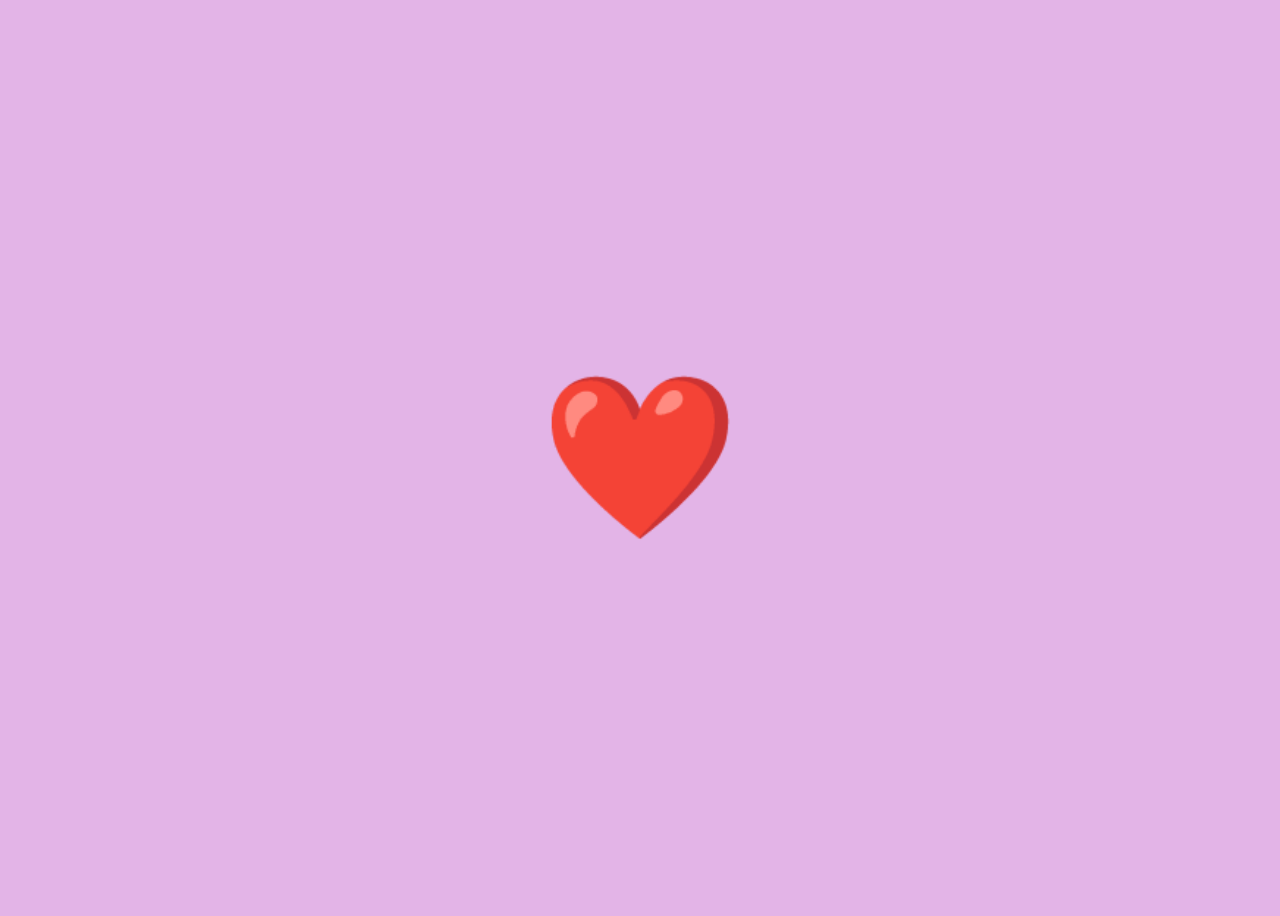
==== index.html @ a994d3e4 "Create index.html" ====
<!DOCTYPE html>
<html lang="en">
<head>
    <meta charset="UTF-8">
    <meta name="viewport" content="width=device-width, initial-scale=1.0">
    <title>Heart Animation</title>
    <style>
        body{
            background-color: rgb(227 180 231);
            display: flex;
            justify-content: center;
            align-items: center;
            height: 100vh;
        }
        .heart{
            font-size: 10rem;
            animation: heart .5s infinite alternate linear;
        }
        @keyframes heart{
            from{
                transform: scale(0.7);
            }
            to{
                transform: scale(1.5);
            }
        }
    </style>
</head>
<body>
    <div class="heart">❤️</div>
</body>
</html>
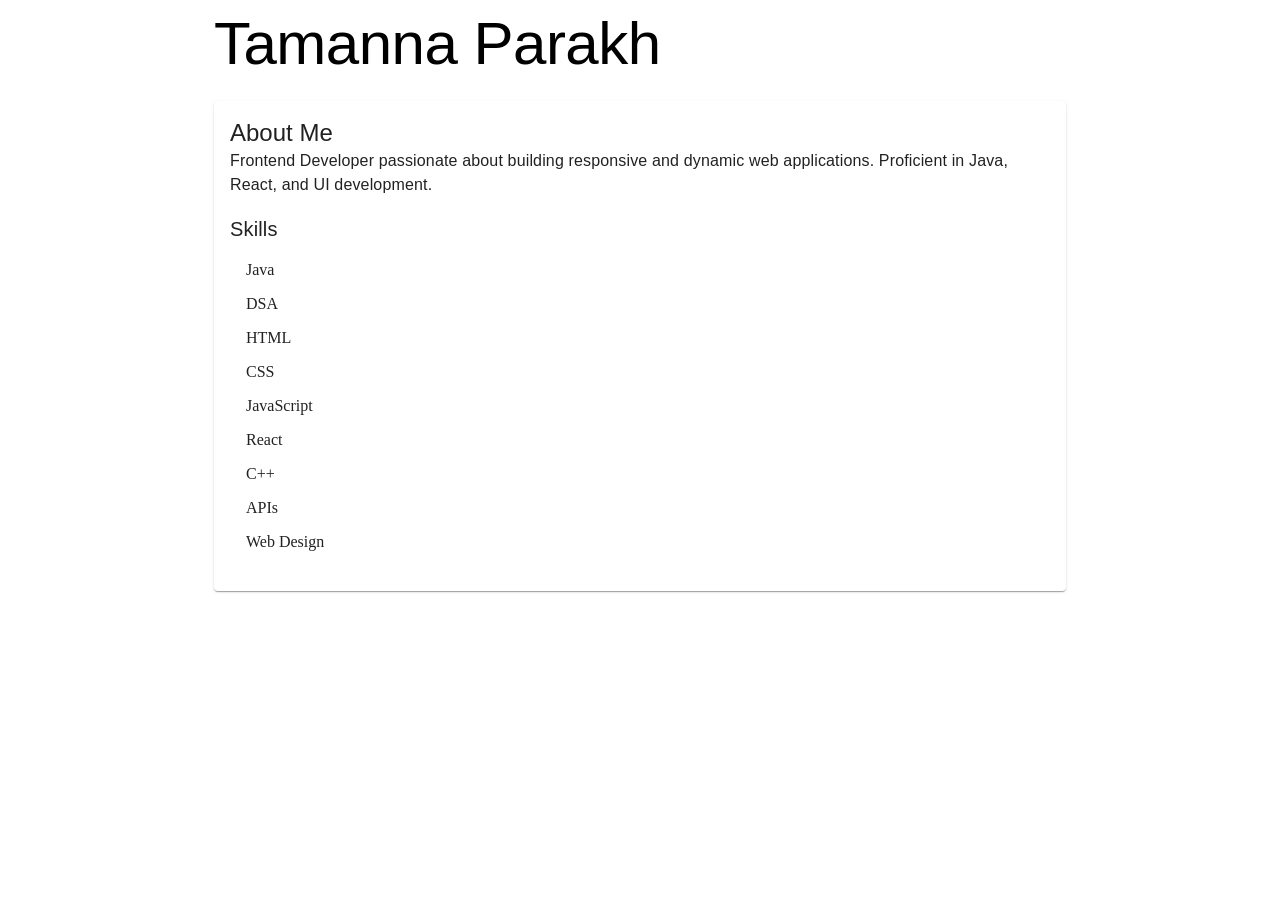
==== commit a36ba3cb: "portfolio v1" ====
--- a/index.html
+++ b/index.html
@@ -1,32 +1,13 @@
 <!DOCTYPE html>
 <html lang="en">
-<head>
-    <meta charset="UTF-8">
-    <meta name="viewport" content="width=device-width, initial-scale=1.0">
-    <title>Heart Animation</title>
-    <style>
-        body{
-            background-color: rgb(227 180 231);
-            display: flex;
-            justify-content: center;
-            align-items: center;
-            height: 100vh;
-        }
-        .heart{
-            font-size: 10rem;
-            animation: heart .5s infinite alternate linear;
-        }
-        @keyframes heart{
-            from{
-                transform: scale(0.7);
-            }
-            to{
-                transform: scale(1.5);
-            }
-        }
-    </style>
-</head>
-<body>
-    <div class="heart">❤️</div>
-</body>
-</html>+  <head>
+    <meta charset="UTF-8" />
+    <meta name="viewport" content="width=device-width, initial-scale=1.0" />
+    <title>Tamanna's Portfolio</title>
+    <script type="module" crossorigin src="/assets/index-66e60e64.js"></script>
+  </head>
+  <body>
+    <div id="root"></div>
+    
+  </body>
+</html>
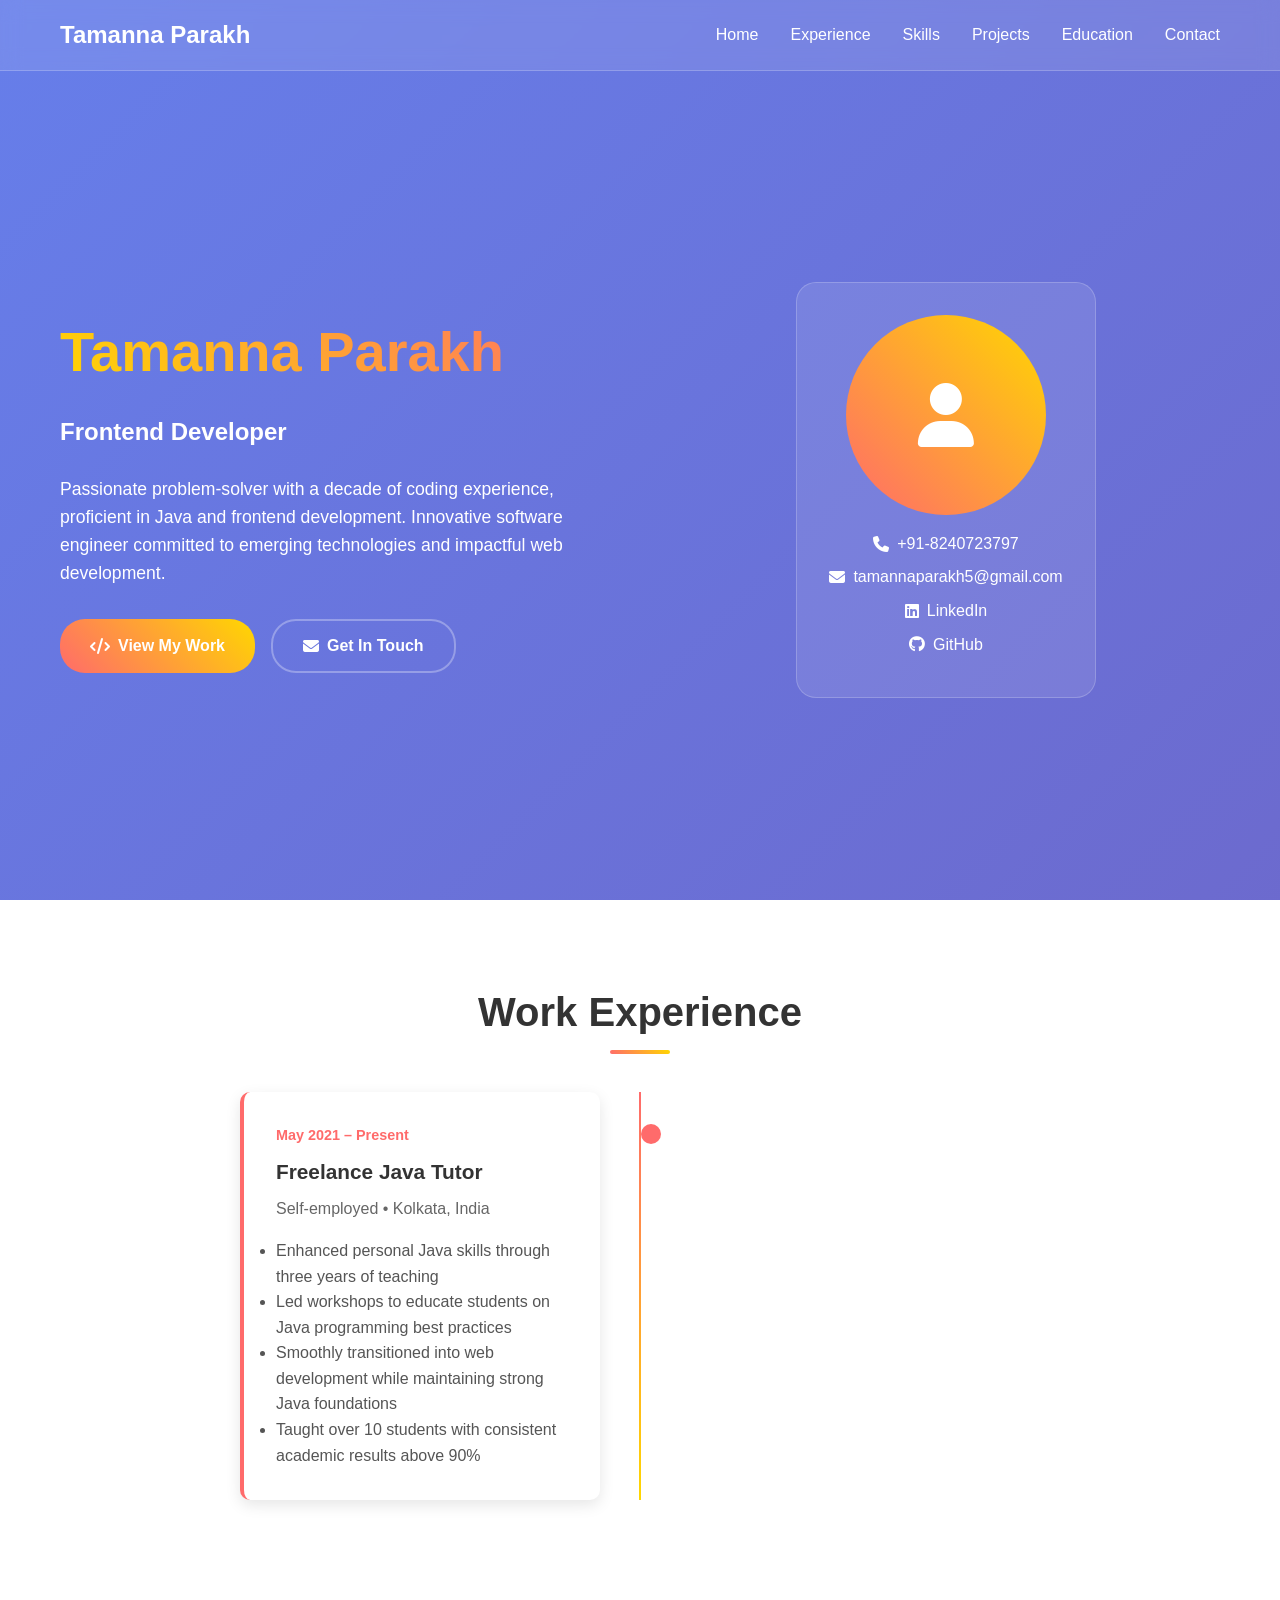
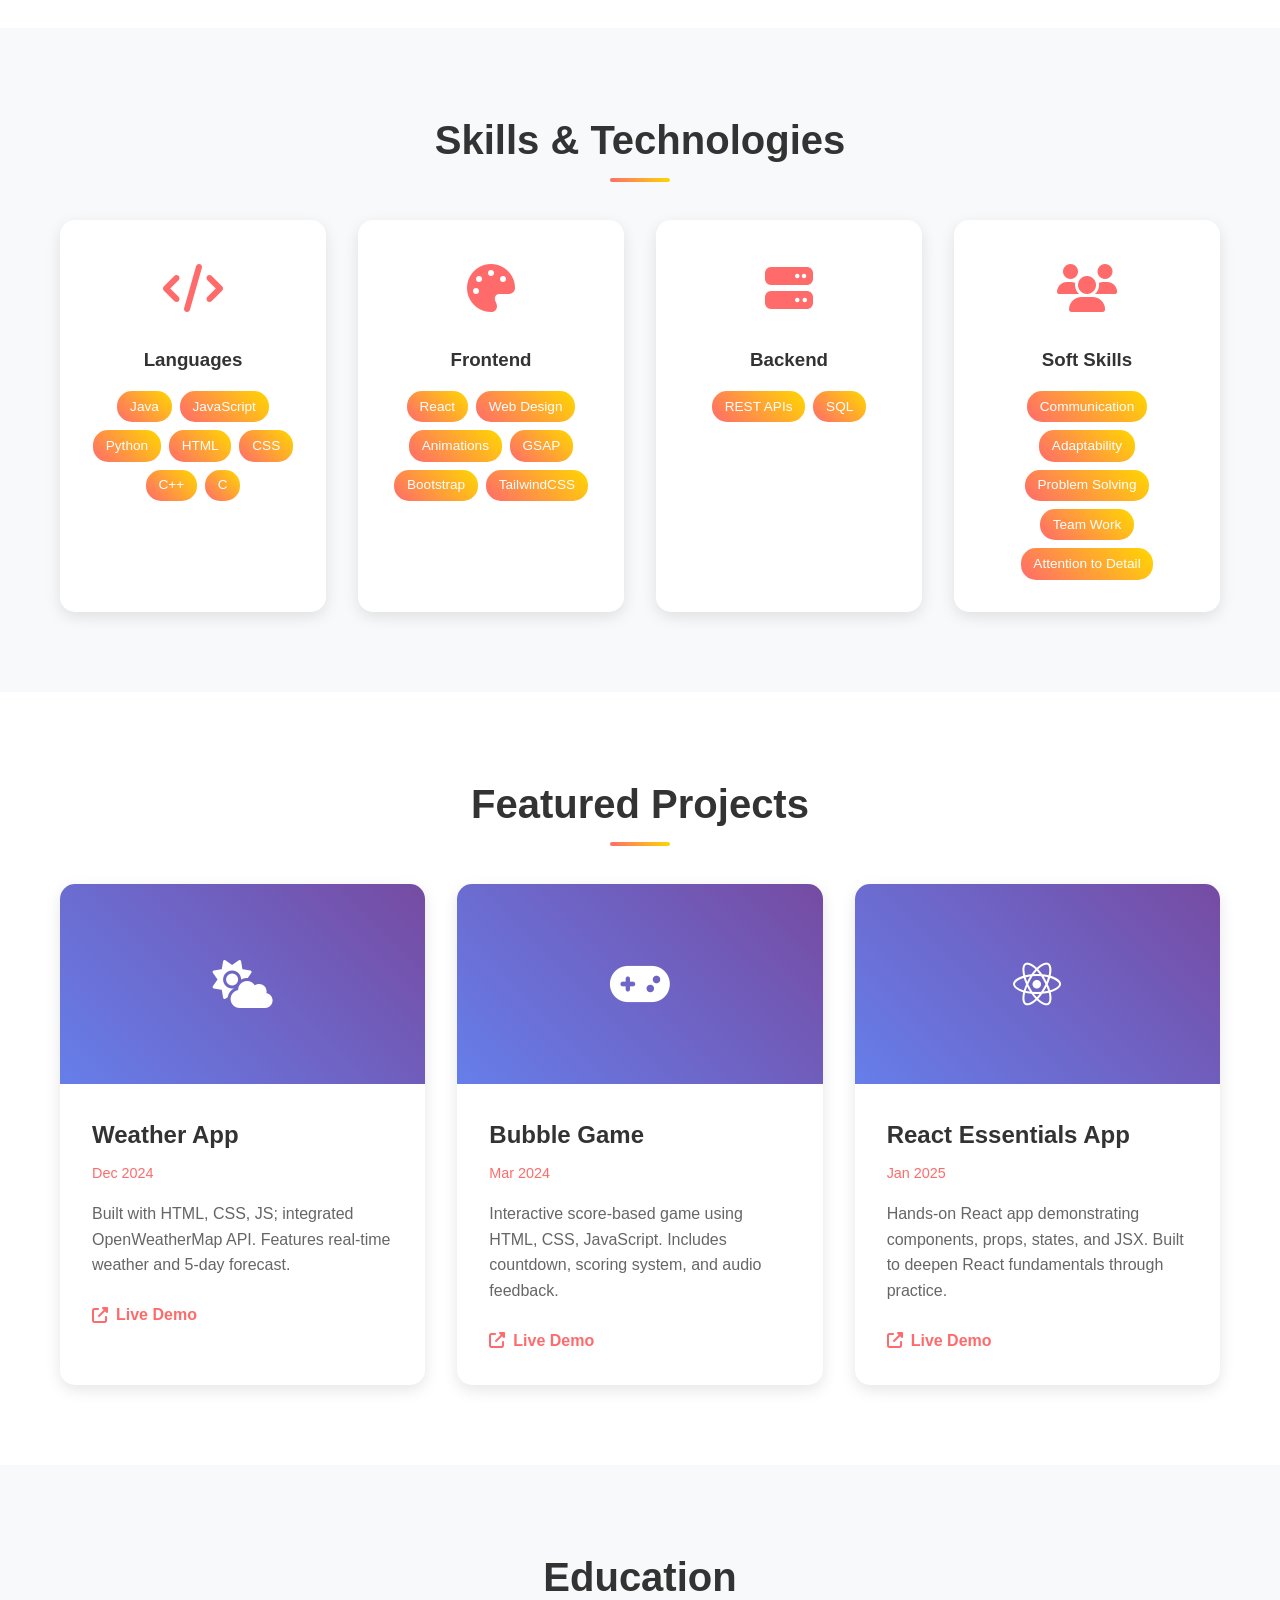
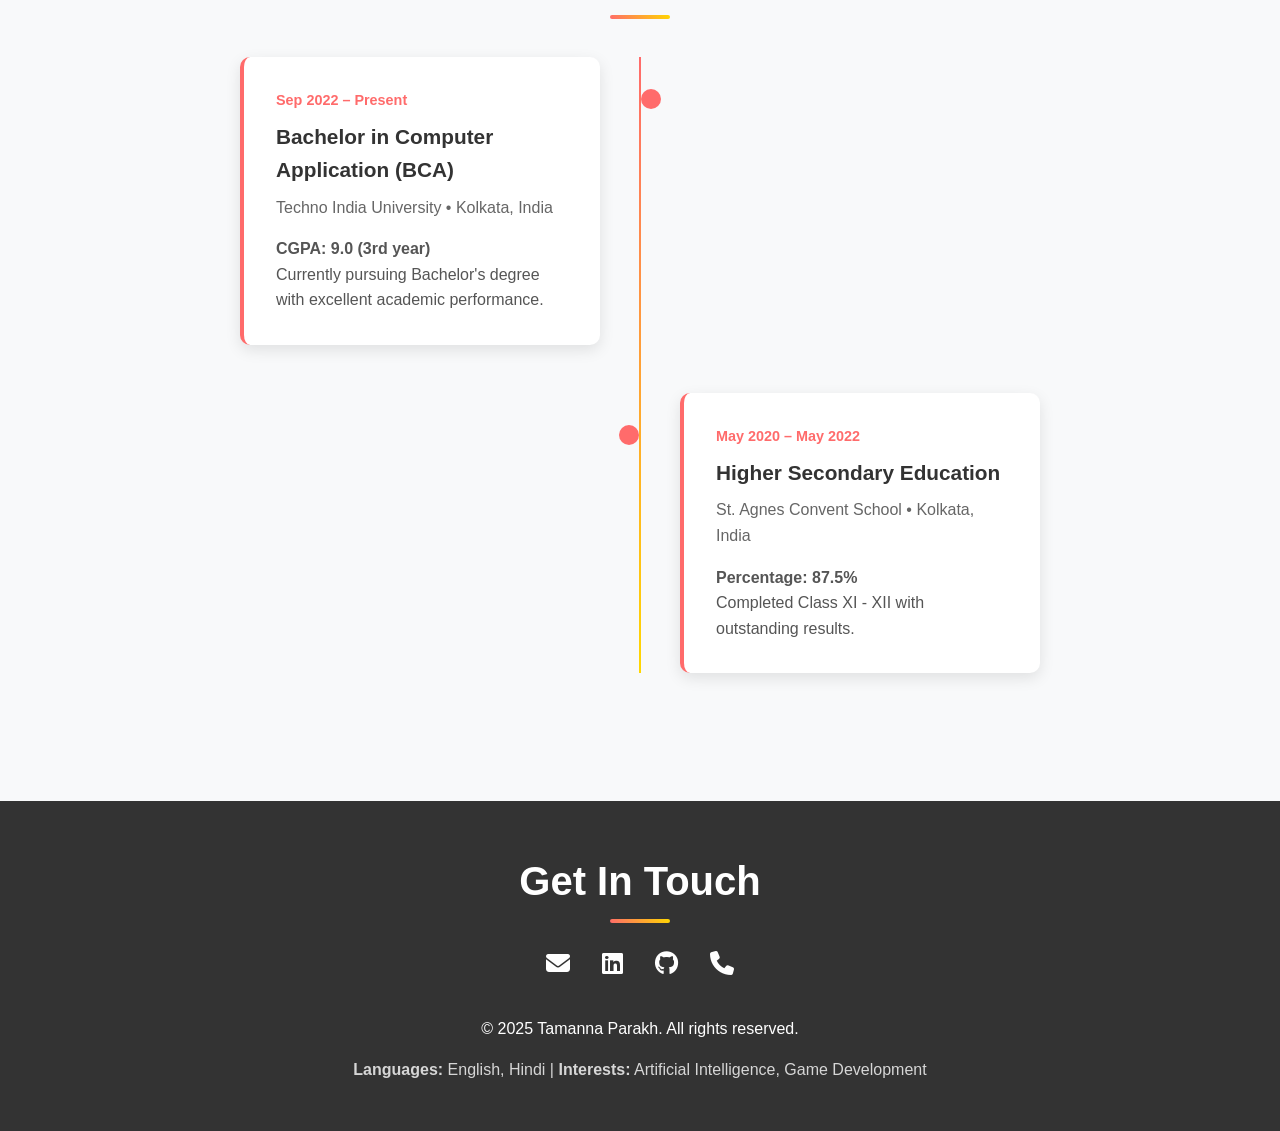
==== commit b24458c4: "updated portfolio , with my projects and more details from my resume" ====
--- a/index.html
+++ b/index.html
@@ -1,13 +1,277 @@
 <!DOCTYPE html>
 <html lang="en">
-  <head>
-    <meta charset="UTF-8" />
-    <meta name="viewport" content="width=device-width, initial-scale=1.0" />
-    <title>Tamanna's Portfolio</title>
-    <script type="module" crossorigin src="/assets/index-66e60e64.js"></script>
-  </head>
-  <body>
-    <div id="root"></div>
-    
-  </body>
-</html>
+<head>
+    <meta charset="UTF-8">
+    <meta name="viewport" content="width=device-width, initial-scale=1.0">
+    <title>Tamanna Parakh - Frontend Developer</title>
+    <link href="https://cdnjs.cloudflare.com/ajax/libs/font-awesome/6.4.0/css/all.min.css" rel="stylesheet">
+    <link rel="stylesheet" href="style.css">
+</head>
+<body>
+    <!-- Header -->
+    <header class="header">
+        <div class="container">
+            <nav class="nav">
+                <div class="logo">Tamanna Parakh</div>
+                <ul class="nav-links">
+                    <li><a href="#home">Home</a></li>
+                    <li><a href="#experience">Experience</a></li>
+                    <li><a href="#skills">Skills</a></li>
+                    <li><a href="#projects">Projects</a></li>
+                    <li><a href="#education">Education</a></li>
+                    <li><a href="#contact">Contact</a></li>
+                </ul>
+            </nav>
+        </div>
+    </header>
+
+    <!-- Hero Section -->
+    <section id="home" class="hero">
+        <div class="container">
+            <div class="hero-content">
+                <div class="hero-text">
+                    <h1>Tamanna Parakh</h1>
+                    <h2>Frontend Developer</h2>
+                    <p>Passionate problem-solver with a decade of coding experience, proficient in Java and frontend development. Innovative software engineer committed to emerging technologies and impactful web development.</p>
+                    <div class="hero-buttons">
+                        <a href="#projects" class="btn btn-primary">
+                            <i class="fas fa-code"></i>
+                            View My Work
+                        </a>
+                        <a href="#contact" class="btn btn-secondary">
+                            <i class="fas fa-envelope"></i>
+                            Get In Touch
+                        </a>
+                    </div>
+                </div>
+                <div class="hero-image">
+                    <div class="profile-card">
+                        <div class="profile-avatar">
+                            <i class="fas fa-user"></i>
+                        </div>
+                        <div class="contact-info">
+                            <div>
+                                <i class="fas fa-phone"></i>
+                                <span>+91-8240723797</span>
+                            </div>
+                            <div>
+                                <i class="fas fa-envelope"></i>
+                                <a href="mailto:tamannaparakh5@gmail.com">tamannaparakh5@gmail.com</a>
+                            </div>
+                            <div>
+                                <i class="fab fa-linkedin"></i>
+                                <a href="https://linkedin.com/in/tamanna-parakh" target="_blank">LinkedIn</a>
+                            </div>
+                            <div>
+                                <i class="fab fa-github"></i>
+                                <a href="https://github.com/tamannaz05" target="_blank">GitHub</a>
+                            </div>
+                        </div>
+                    </div>
+                </div>
+            </div>
+        </div>
+    </section>
+
+    <!-- Experience Section -->
+    <section id="experience" class="section">
+        <div class="container">
+            <h2 class="section-title">Work Experience</h2>
+            <div class="timeline">
+                <div class="timeline-item">
+                    <div class="timeline-content">
+                        <div class="timeline-date">May 2021 – Present</div>
+                        <h3 class="timeline-title">Freelance Java Tutor</h3>
+                        <div class="timeline-company">Self-employed • Kolkata, India</div>
+                        <div class="timeline-description">
+                            <ul>
+                                <li>Enhanced personal Java skills through three years of teaching</li>
+                                <li>Led workshops to educate students on Java programming best practices</li>
+                                <li>Smoothly transitioned into web development while maintaining strong Java foundations</li>
+                                <li>Taught over 10 students with consistent academic results above 90%</li>
+                            </ul>
+                        </div>
+                    </div>
+                </div>
+            </div>
+        </div>
+    </section>
+
+    <!-- Skills Section -->
+    <section id="skills" class="section">
+        <div class="container">
+            <h2 class="section-title">Skills & Technologies</h2>
+            <div class="skills-grid">
+                <div class="skill-category">
+                    <div class="skill-icon">
+                        <i class="fas fa-code"></i>
+                    </div>
+                    <h3>Languages</h3>
+                    <div class="skill-tags">
+                        <span class="skill-tag">Java</span>
+                        <span class="skill-tag">JavaScript</span>
+                        <span class="skill-tag">Python</span>
+                        <span class="skill-tag">HTML</span>
+                        <span class="skill-tag">CSS</span>
+                        <span class="skill-tag">C++</span>
+                        <span class="skill-tag">C</span>
+                    </div>
+                </div>
+                <div class="skill-category">
+                    <div class="skill-icon">
+                        <i class="fas fa-palette"></i>
+                    </div>
+                    <h3>Frontend</h3>
+                    <div class="skill-tags">
+                        <span class="skill-tag">React</span>
+                        <span class="skill-tag">Web Design</span>
+                        <span class="skill-tag">Animations</span>
+                        <span class="skill-tag">GSAP</span>
+                        <span class="skill-tag">Bootstrap</span>
+                        <span class="skill-tag">TailwindCSS</span>
+                    </div>
+                </div>
+                <div class="skill-category">
+                    <div class="skill-icon">
+                        <i class="fas fa-server"></i>
+                    </div>
+                    <h3>Backend</h3>
+                    <div class="skill-tags">
+                        <span class="skill-tag">REST APIs</span>
+                        <span class="skill-tag">SQL</span>
+                    </div>
+                </div>
+                <div class="skill-category">
+                    <div class="skill-icon">
+                        <i class="fas fa-users"></i>
+                    </div>
+                    <h3>Soft Skills</h3>
+                    <div class="skill-tags">
+                        <span class="skill-tag">Communication</span>
+                        <span class="skill-tag">Adaptability</span>
+                        <span class="skill-tag">Problem Solving</span>
+                        <span class="skill-tag">Team Work</span>
+                        <span class="skill-tag">Attention to Detail</span>
+                    </div>
+                </div>
+            </div>
+        </div>
+    </section>
+
+    <!-- Projects Section -->
+    <section id="projects" class="section">
+        <div class="container">
+            <h2 class="section-title">Featured Projects</h2>
+            <div class="projects-grid">
+                <div class="project-card">
+                    <div class="project-image">
+                        <i class="fas fa-cloud-sun"></i>
+                    </div>
+                    <div class="project-content">
+                        <h3 class="project-title">Weather App</h3>
+                        <div class="project-date">Dec 2024</div>
+                        <p class="project-description">
+                            Built with HTML, CSS, JS; integrated OpenWeatherMap API. Features real-time weather and 5-day forecast.
+                        </p>
+                        <div class="project-links">
+                            <a href="#" class="project-link">
+                                <i class="fas fa-external-link-alt"></i>
+                                Live Demo
+                            </a>
+                        </div>
+                    </div>
+                </div>
+                
+                <div class="project-card">
+                    <div class="project-image">
+                        <i class="fas fa-gamepad"></i>
+                    </div>
+                    <div class="project-content">
+                        <h3 class="project-title">Bubble Game</h3>
+                        <div class="project-date">Mar 2024</div>
+                        <p class="project-description">
+                            Interactive score-based game using HTML, CSS, JavaScript. Includes countdown, scoring system, and audio feedback.
+                        </p>
+                        <div class="project-links">
+                            <a href="#" class="project-link">
+                                <i class="fas fa-external-link-alt"></i>
+                                Live Demo
+                            </a>
+                        </div>
+                    </div>
+                </div>
+                
+                <div class="project-card">
+                    <div class="project-image">
+                        <i class="fab fa-react"></i>
+                    </div>
+                    <div class="project-content">
+                        <h3 class="project-title">React Essentials App</h3>
+                        <div class="project-date">Jan 2025</div>
+                        <p class="project-description">
+                            Hands-on React app demonstrating components, props, states, and JSX. Built to deepen React fundamentals through practice.
+                        </p>
+                        <div class="project-links">
+                            <a href="#" class="project-link">
+                                <i class="fas fa-external-link-alt"></i>
+                                Live Demo
+                            </a>
+                        </div>
+                    </div>
+                </div>
+            </div>
+        </div>
+    </section>
+
+    <!-- Education Section -->
+    <section id="education" class="section">
+        <div class="container">
+            <h2 class="section-title">Education</h2>
+            <div class="timeline">
+                <div class="timeline-item">
+                    <div class="timeline-content">
+                        <div class="timeline-date">Sep 2022 – Present</div>
+                        <h3 class="timeline-title">Bachelor in Computer Application (BCA)</h3>
+                        <div class="timeline-company">Techno India University • Kolkata, India</div>
+                        <div class="timeline-description">
+                            <strong>CGPA: 9.0 (3rd year)</strong><br>
+                            Currently pursuing Bachelor's degree with excellent academic performance.
+                        </div>
+                    </div>
+                </div>
+                <div class="timeline-item">
+                    <div class="timeline-content">
+                        <div class="timeline-date">May 2020 – May 2022</div>
+                        <h3 class="timeline-title">Higher Secondary Education</h3>
+                        <div class="timeline-company">St. Agnes Convent School • Kolkata, India</div>
+                        <div class="timeline-description">
+                            <strong>Percentage: 87.5%</strong><br>
+                            Completed Class XI - XII with outstanding results.
+                        </div>
+                    </div>
+                </div>
+            </div>
+        </div>
+    </section>
+
+    <!-- Contact Section -->
+    <section id="contact" class="footer">
+        <div class="container">
+            <h2 class="section-title" style="color: white; margin-bottom: 2rem;">Get In Touch</h2>
+            <div class="social-links">
+                <a href="mailto:tamannaparakh5@gmail.com"><i class="fas fa-envelope"></i></a>
+                <a href="https://linkedin.com/in/tamanna-parakh" target="_blank"><i class="fab fa-linkedin"></i></a>
+                <a href="https://github.com/tamannaz05" target="_blank"><i class="fab fa-github"></i></a>
+                <a href="tel:+918240723797"><i class="fas fa-phone"></i></a>
+            </div>
+            <p>&copy; 2025 Tamanna Parakh. All rights reserved.</p>
+            <p style="margin-top: 1rem; opacity: 0.8;">
+                <strong>Languages:</strong> English, Hindi | 
+                <strong>Interests:</strong> Artificial Intelligence, Game Development
+            </p>
+        </div>
+    </section>
+
+    <script src="script.js"></script>
+</body>
+</html>
--- a/style.css
+++ b/style.css
@@ -0,0 +1,507 @@
+* {
+  margin: 0;
+  padding: 0;
+  box-sizing: border-box;
+}
+
+body {
+  font-family: "Inter", -apple-system, BlinkMacSystemFont, sans-serif;
+  line-height: 1.6;
+  color: #333;
+  background: linear-gradient(135deg, #667eea 0%, #764ba2 100%);
+  min-height: 100vh;
+}
+
+.container {
+  max-width: 1200px;
+  margin: 0 auto;
+  padding: 0 20px;
+}
+
+/* Header */
+.header {
+  background: rgba(255, 255, 255, 0.1);
+  backdrop-filter: blur(10px);
+  position: fixed;
+  top: 0;
+  left: 0;
+  right: 0;
+  z-index: 1000;
+  border-bottom: 1px solid rgba(255, 255, 255, 0.2);
+}
+
+.nav {
+  display: flex;
+  justify-content: space-between;
+  align-items: center;
+  padding: 1rem 0;
+}
+
+.logo {
+  font-size: 1.5rem;
+  font-weight: bold;
+  color: white;
+}
+
+.nav-links {
+  display: flex;
+  list-style: none;
+  gap: 2rem;
+}
+
+.nav-links a {
+  color: white;
+  text-decoration: none;
+  transition: color 0.3s;
+}
+
+.nav-links a:hover {
+  color: #ffd700;
+}
+
+/* Hero Section */
+.hero {
+  min-height: 100vh;
+  display: flex;
+  align-items: center;
+  padding-top: 80px;
+  color: white;
+}
+
+.hero-content {
+  display: grid;
+  grid-template-columns: 1fr 1fr;
+  gap: 4rem;
+  align-items: center;
+}
+
+.hero-text h1 {
+  font-size: 3.5rem;
+  margin-bottom: 1rem;
+  background: linear-gradient(45deg, #ffd700, #ff6b6b);
+  -webkit-background-clip: text;
+  -webkit-text-fill-color: transparent;
+  animation: fadeInUp 1s ease-out;
+}
+
+.hero-text h2 {
+  font-size: 1.5rem;
+  margin-bottom: 1.5rem;
+  opacity: 0.9;
+  animation: fadeInUp 1s ease-out 0.2s both;
+}
+
+.hero-text p {
+  font-size: 1.1rem;
+  margin-bottom: 2rem;
+  opacity: 0.8;
+  animation: fadeInUp 1s ease-out 0.4s both;
+}
+
+.hero-buttons {
+  display: flex;
+  gap: 1rem;
+  animation: fadeInUp 1s ease-out 0.6s both;
+}
+
+.btn {
+  padding: 12px 30px;
+  border: none;
+  border-radius: 25px;
+  text-decoration: none;
+  font-weight: 600;
+  transition: all 0.3s;
+  cursor: pointer;
+  display: inline-flex;
+  align-items: center;
+  gap: 0.5rem;
+}
+
+.btn-primary {
+  background: linear-gradient(45deg, #ff6b6b, #ffd700);
+  color: white;
+}
+
+.btn-secondary {
+  background: transparent;
+  color: white;
+  border: 2px solid rgba(255, 255, 255, 0.3);
+}
+
+.btn:hover {
+  transform: translateY(-2px);
+  box-shadow: 0 8px 25px rgba(0, 0, 0, 0.2);
+}
+
+.hero-image {
+  display: flex;
+  justify-content: center;
+  animation: fadeIn 1s ease-out 0.8s both;
+}
+
+.profile-card {
+  background: rgba(255, 255, 255, 0.1);
+  backdrop-filter: blur(10px);
+  border-radius: 20px;
+  padding: 2rem;
+  text-align: center;
+  border: 1px solid rgba(255, 255, 255, 0.2);
+}
+
+.profile-avatar {
+  width: 200px;
+  height: 200px;
+  border-radius: 50%;
+  background: linear-gradient(45deg, #ff6b6b, #ffd700);
+  display: flex;
+  align-items: center;
+  justify-content: center;
+  margin: 0 auto 1rem;
+  font-size: 4rem;
+  color: white;
+}
+
+.contact-info {
+  margin-top: 1rem;
+}
+
+.contact-info div {
+  margin: 0.5rem 0;
+  display: flex;
+  align-items: center;
+  justify-content: center;
+  gap: 0.5rem;
+}
+
+.contact-info a {
+  color: white;
+  text-decoration: none;
+}
+
+.contact-info a:hover {
+  color: #ffd700;
+}
+
+/* Sections */
+.section {
+  padding: 5rem 0;
+  background: white;
+}
+
+.section:nth-child(even) {
+  background: #f8f9fa;
+}
+
+.section-title {
+  text-align: center;
+  font-size: 2.5rem;
+  margin-bottom: 3rem;
+  color: #333;
+  position: relative;
+}
+
+.section-title::after {
+  content: "";
+  position: absolute;
+  bottom: -10px;
+  left: 50%;
+  transform: translateX(-50%);
+  width: 60px;
+  height: 4px;
+  background: linear-gradient(45deg, #ff6b6b, #ffd700);
+  border-radius: 2px;
+}
+
+/* Experience & Education */
+.timeline {
+  max-width: 800px;
+  margin: 0 auto;
+  position: relative;
+}
+
+.timeline::before {
+  content: "";
+  position: absolute;
+  left: 50%;
+  top: 0;
+  bottom: 0;
+  width: 2px;
+  background: linear-gradient(to bottom, #ff6b6b, #ffd700);
+  transform: translateX(-50%);
+}
+
+.timeline-item {
+  margin-bottom: 3rem;
+  position: relative;
+  width: 45%;
+}
+
+.timeline-item:nth-child(even) {
+  margin-left: 55%;
+}
+
+.timeline-content {
+  background: white;
+  padding: 2rem;
+  border-radius: 10px;
+  box-shadow: 0 5px 15px rgba(0, 0, 0, 0.1);
+  border-left: 4px solid #ff6b6b;
+}
+
+.timeline-item::before {
+  content: "";
+  position: absolute;
+  width: 20px;
+  height: 20px;
+  background: #ff6b6b;
+  border-radius: 50%;
+  top: 2rem;
+}
+
+.timeline-item:nth-child(odd)::before {
+  right: -61px;
+}
+
+.timeline-item:nth-child(even)::before {
+  left: -61px;
+}
+
+.timeline-date {
+  color: #ff6b6b;
+  font-weight: 600;
+  font-size: 0.9rem;
+}
+
+.timeline-title {
+  font-size: 1.3rem;
+  margin: 0.5rem 0;
+  color: #333;
+}
+
+.timeline-company {
+  color: #666;
+  margin-bottom: 1rem;
+}
+
+.timeline-description {
+  color: #555;
+}
+
+/* Skills */
+.skills-grid {
+  display: grid;
+  grid-template-columns: repeat(auto-fit, minmax(250px, 1fr));
+  gap: 2rem;
+  margin-top: 2rem;
+}
+
+.skill-category {
+  background: white;
+  padding: 2rem;
+  border-radius: 15px;
+  box-shadow: 0 5px 15px rgba(0, 0, 0, 0.1);
+  text-align: center;
+  transition: transform 0.3s;
+}
+
+.skill-category:hover {
+  transform: translateY(-5px);
+}
+
+.skill-icon {
+  font-size: 3rem;
+  color: #ff6b6b;
+  margin-bottom: 1rem;
+}
+
+.skill-category h3 {
+  margin-bottom: 1rem;
+  color: #333;
+}
+
+.skill-tags {
+  display: flex;
+  flex-wrap: wrap;
+  gap: 0.5rem;
+  justify-content: center;
+}
+
+.skill-tag {
+  background: linear-gradient(45deg, #ff6b6b, #ffd700);
+  color: white;
+  padding: 0.3rem 0.8rem;
+  border-radius: 15px;
+  font-size: 0.85rem;
+  font-weight: 500;
+}
+
+/* Projects */
+.projects-grid {
+  display: grid;
+  grid-template-columns: repeat(auto-fit, minmax(350px, 1fr));
+  gap: 2rem;
+  margin-top: 2rem;
+}
+
+.project-card {
+  background: white;
+  border-radius: 15px;
+  overflow: hidden;
+  box-shadow: 0 5px 15px rgba(0, 0, 0, 0.1);
+  transition: transform 0.3s;
+}
+
+.project-card:hover {
+  transform: translateY(-5px);
+}
+
+.project-image {
+  height: 200px;
+  background: linear-gradient(45deg, #667eea, #764ba2);
+  display: flex;
+  align-items: center;
+  justify-content: center;
+  color: white;
+  font-size: 3rem;
+}
+
+.project-content {
+  padding: 2rem;
+}
+
+.project-title {
+  font-size: 1.5rem;
+  margin-bottom: 0.5rem;
+  color: #333;
+}
+
+.project-date {
+  color: #ff6b6b;
+  font-size: 0.9rem;
+  margin-bottom: 1rem;
+}
+
+.project-description {
+  color: #666;
+  margin-bottom: 1.5rem;
+}
+
+.project-links {
+  display: flex;
+  gap: 1rem;
+}
+
+.project-link {
+  display: inline-flex;
+  align-items: center;
+  gap: 0.5rem;
+  color: #ff6b6b;
+  text-decoration: none;
+  font-weight: 600;
+  transition: color 0.3s;
+}
+
+.project-link:hover {
+  color: #ffd700;
+}
+
+/* Footer */
+.footer {
+  background: #333;
+  color: white;
+  text-align: center;
+  padding: 3rem 0;
+}
+
+.social-links {
+  display: flex;
+  justify-content: center;
+  gap: 2rem;
+  margin-bottom: 2rem;
+}
+
+.social-links a {
+  color: white;
+  font-size: 1.5rem;
+  transition: color 0.3s;
+}
+
+.social-links a:hover {
+  color: #ffd700;
+}
+
+/* Animations */
+@keyframes fadeInUp {
+  from {
+    opacity: 0;
+    transform: translateY(30px);
+  }
+  to {
+    opacity: 1;
+    transform: translateY(0);
+  }
+}
+
+@keyframes fadeIn {
+  from {
+    opacity: 0;
+  }
+  to {
+    opacity: 1;
+  }
+}
+
+/* Mobile Responsive */
+@media (max-width: 768px) {
+  .hero-content {
+    grid-template-columns: 1fr;
+    text-align: center;
+  }
+
+  .hero-text h1 {
+    font-size: 2.5rem;
+  }
+
+  .nav-links {
+    display: none;
+  }
+
+  .timeline::before {
+    left: 20px;
+  }
+
+  .timeline-item {
+    width: calc(100% - 40px);
+    margin-left: 40px;
+  }
+
+  .timeline-item:nth-child(even) {
+    margin-left: 40px;
+  }
+
+  .timeline-item::before,
+  .timeline-item:nth-child(even)::before {
+    left: -31px;
+  }
+
+  .projects-grid {
+    grid-template-columns: 1fr;
+  }
+}
+
+/* Smooth scrolling */
+html {
+  scroll-behavior: smooth;
+}
+
+/* Section animations */
+.section {
+  opacity: 0;
+  transform: translateY(20px);
+  transition: all 0.6s ease-out;
+}
+
+.section.visible {
+  opacity: 1;
+  transform: translateY(0);
+}
